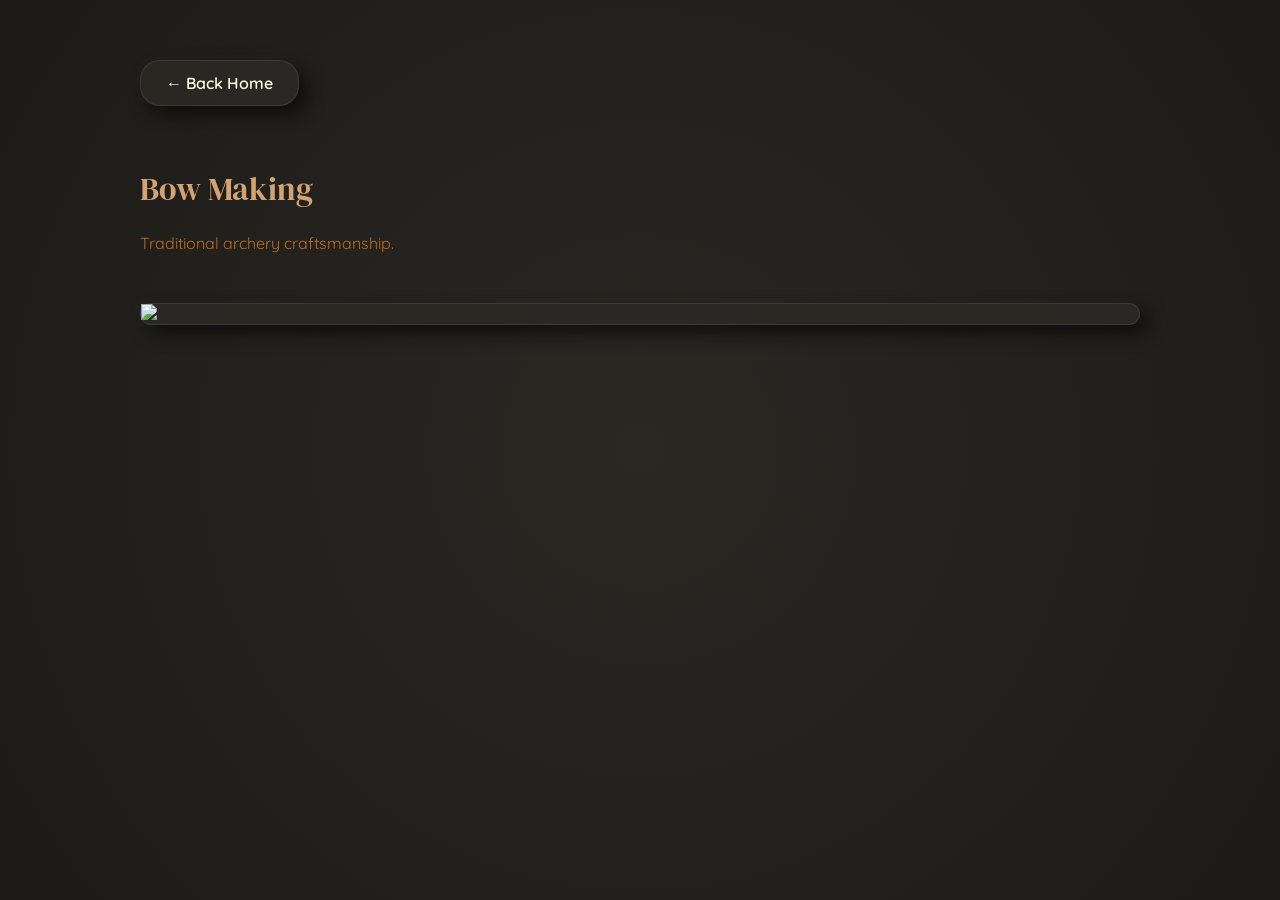
==== bowmaking.html @ 257b303b "Create bowmaking.html" ====
<!DOCTYPE html>
<html lang="en">
<head>
    <meta charset="UTF-8">
    <meta name="viewport" content="width=device-width, initial-scale=1.0">
    <title>Bow Making | Shareef Joseph</title>
    <link rel="stylesheet" href="style.css">
</head>
<body>
    <div class="container">
        <nav><a href="index.html" class="tactile nav-back">&larr; Back Home</a></nav>
        <h1>Bow Making</h1>
        <p style="color: var(--accent-wood); margin-bottom: 50px;">Traditional archery craftsmanship.</p>
        <div class="gallery-grid">
            <div class="tactile gallery-item"><img src="https://via.placeholder.com/400"></div>
        </div>
    </div>
</body>
</html>
---- style.css ----
@import url('https://fonts.googleapis.com/css2?family=DM+Serif+Display&family=Quicksand:wght@400;600&display=swap');

:root {
    --bg-color: #1c1b17;
    --card-bg: rgba(45, 42, 38, 0.85);
    --accent-amber: #d4a373;
    --accent-wood: #bc6c25;
    --text-cream: #fefae0;
    --shadow-heavy: 8px 8px 18px #0e0d0b, -2px -2px 12px rgba(255,255,255,0.03);
    --shadow-inset: inset 4px 4px 10px #0e0d0b, inset -2px -2px 10px rgba(255,255,255,0.05);
}

body {
    background-color: var(--bg-color);
    background-image: radial-gradient(circle at 50% 50%, #2a2823 0%, #1c1b17 100%);
    color: var(--text-cream);
    font-family: 'Quicksand', sans-serif;
    margin: 0;
    min-height: 100vh;
}

h1, h2 { font-family: 'DM Serif Display', serif; color: var(--accent-amber); font-weight: 400; }

.container { max-width: 1000px; margin: 0 auto; padding: 60px 20px; }

/* TACTILE BUTTONS/CARDS */
.tactile {
    background: var(--card-bg);
    border: 1px solid rgba(255,255,255,0.08);
    border-radius: 20px;
    box-shadow: var(--shadow-heavy);
    transition: all 0.25s cubic-bezier(0.175, 0.885, 0.32, 1.275);
    text-decoration: none;
    color: var(--text-cream);
    display: block;
}

.tactile:hover {
    transform: translateY(-5px);
    border-color: var(--accent-amber);
    background: rgba(60, 56, 50, 0.95);
}

.tactile:active {
    box-shadow: var(--shadow-inset);
    transform: scale(0.97);
}

/* NAVIGATION */
.nav-back {
    display: inline-block;
    padding: 12px 25px;
    margin-bottom: 40px;
    font-weight: 600;
}

/* GRID LAYOUTS */
.grid { display: grid; grid-template-columns: repeat(auto-fit, minmax(280px, 1fr)); gap: 30px; }
.card-title { font-size: 1.5rem; margin: 0; text-align: center; padding: 40px; }

/* MEDIA HANDLING */
.media-box { width: 100%; border-radius: 20px 20px 0 0; display: block; border-bottom: 1px solid rgba(255,255,255,0.1); }
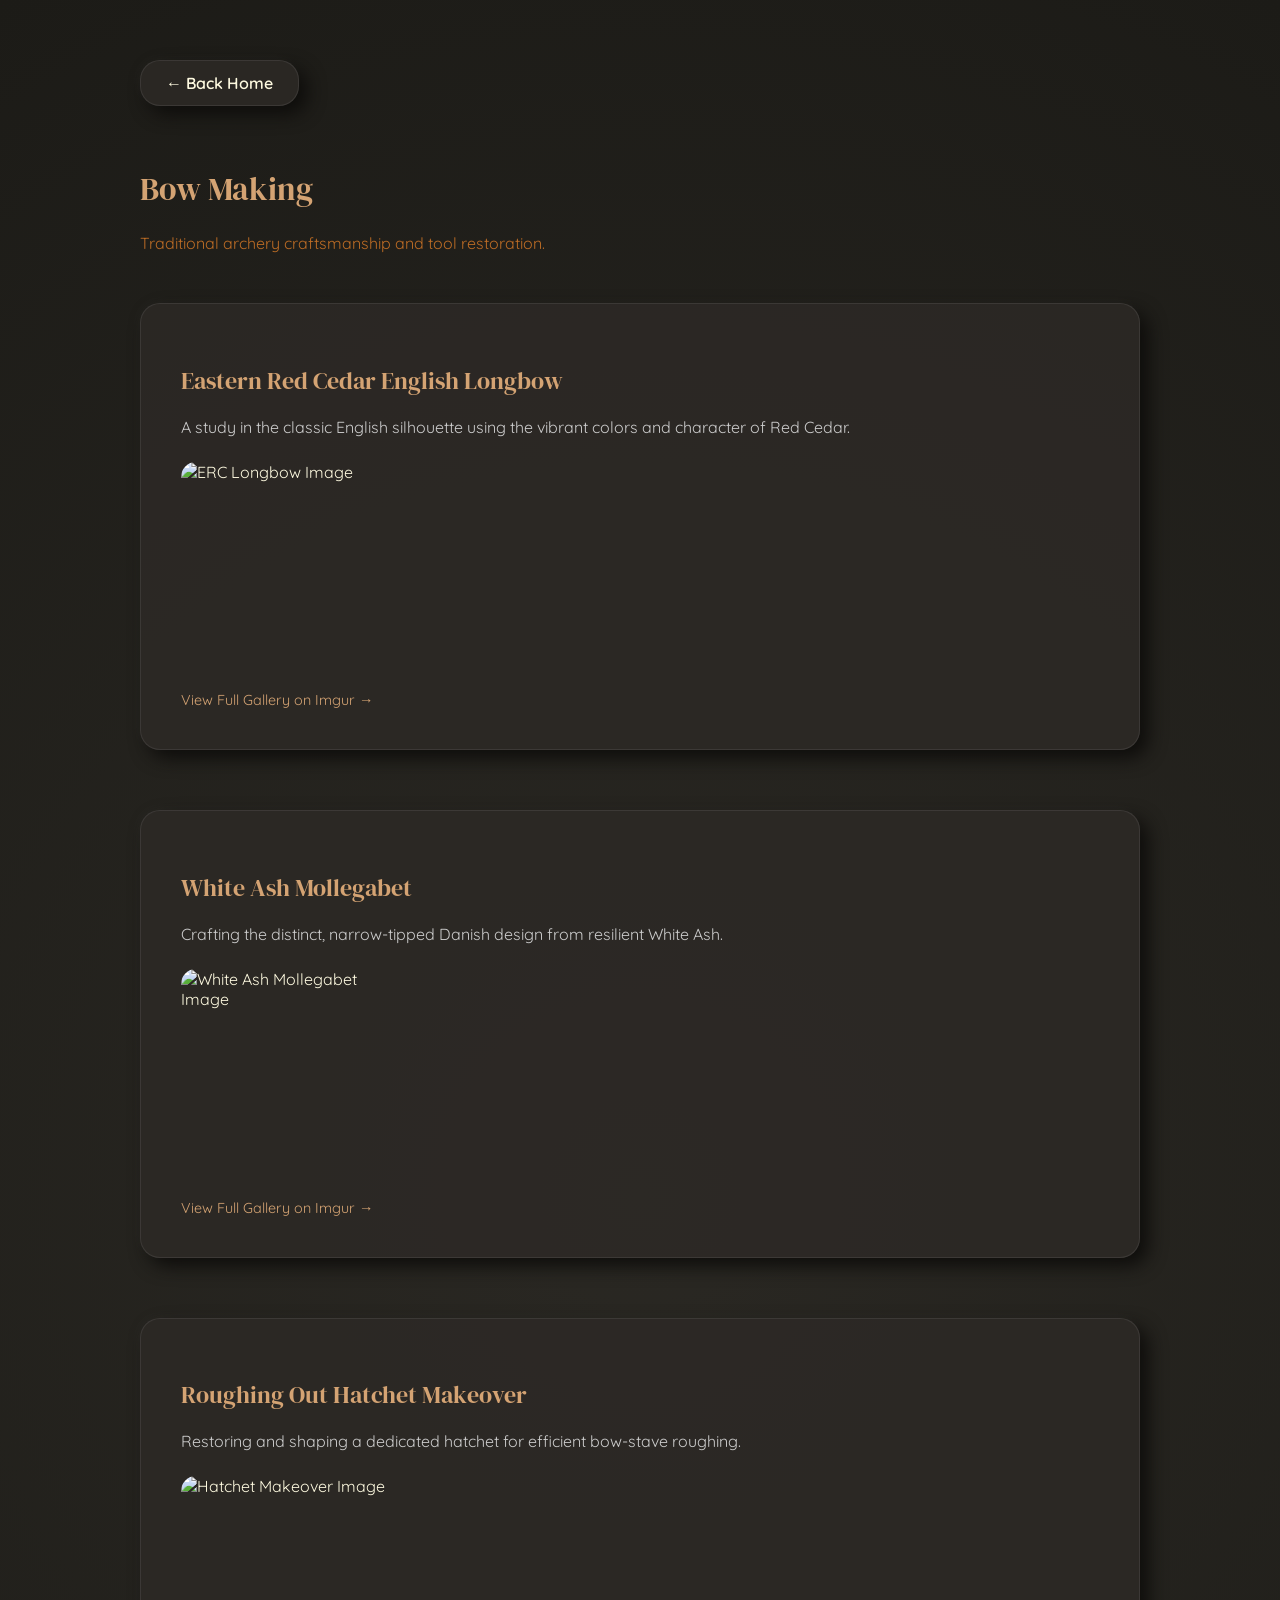
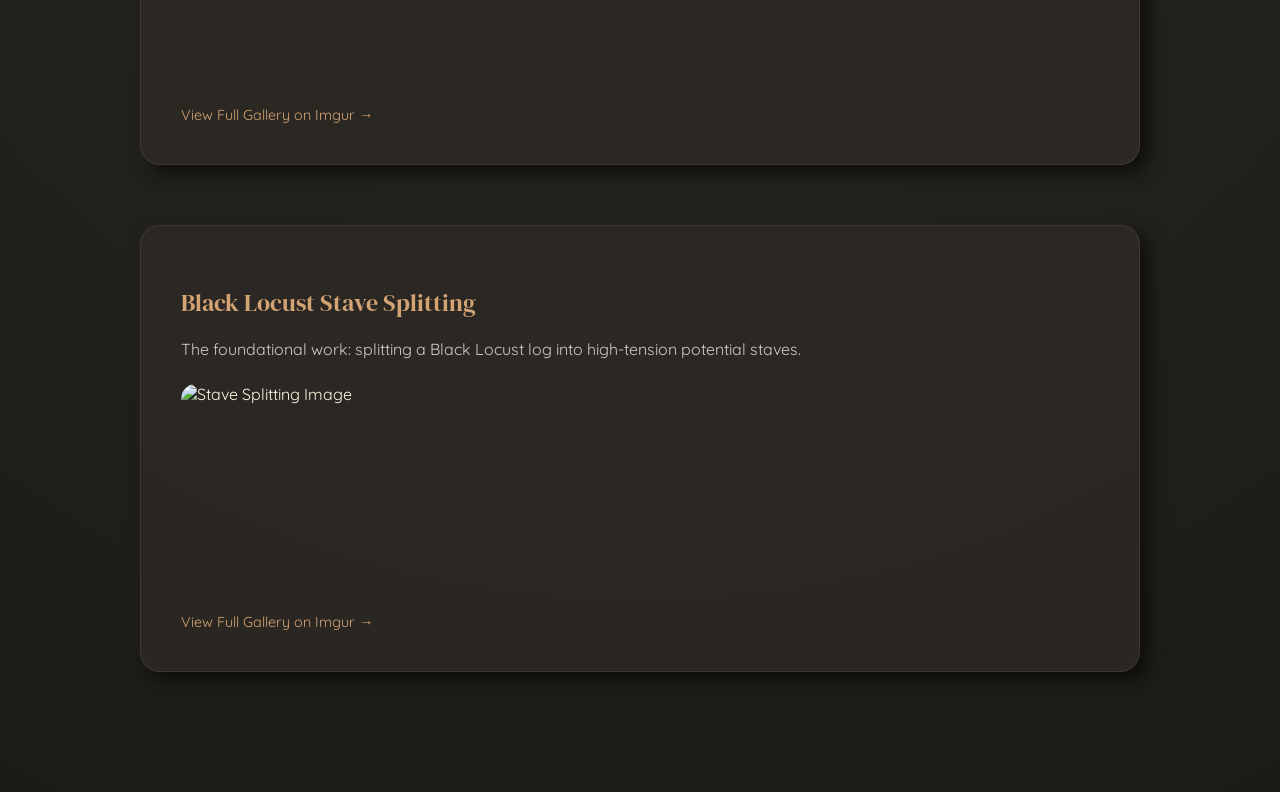
==== commit 6bc6c118: "Update bowmaking.html" ====
--- a/bowmaking.html
+++ b/bowmaking.html
@@ -9,11 +9,46 @@
 <body>
     <div class="container">
         <nav><a href="index.html" class="tactile nav-back">&larr; Back Home</a></nav>
+        
         <h1>Bow Making</h1>
-        <p style="color: var(--accent-wood); margin-bottom: 50px;">Traditional archery craftsmanship.</p>
-        <div class="gallery-grid">
-            <div class="tactile gallery-item"><img src="https://via.placeholder.com/400"></div>
-        </div>
+        <p style="color: var(--accent-wood); margin-bottom: 50px;">Traditional archery craftsmanship and tool restoration.</p>
+
+        <section class="tactile" style="padding: 40px; margin-bottom: 60px;">
+            <h2>Eastern Red Cedar English Longbow</h2>
+            <p style="color: #ccc; margin-bottom: 25px;">A study in the classic English silhouette using the vibrant colors and character of Red Cedar.</p>
+            <div class="gallery-grid">
+                <div class="gallery-item"><img src="https://i.imgur.com/vHq9RjN.jpg" alt="ERC Longbow Image"></div>
+                </div>
+            <a href="https://imgur.com/gallery/O0G0S4h" target="_blank" style="color: var(--accent-amber); display: block; margin-top: 15px; text-decoration: none; font-size: 0.9rem;">View Full Gallery on Imgur &rarr;</a>
+        </section>
+
+        <section class="tactile" style="padding: 40px; margin-bottom: 60px;">
+            <h2>White Ash Mollegabet</h2>
+            <p style="color: #ccc; margin-bottom: 25px;">Crafting the distinct, narrow-tipped Danish design from resilient White Ash.</p>
+            <div class="gallery-grid">
+                <div class="gallery-item"><img src="https://i.imgur.com/Xy1p7Sj.jpg" alt="White Ash Mollegabet Image"></div>
+            </div>
+            <a href="https://imgur.com/gallery/TiYEPa9" target="_blank" style="color: var(--accent-amber); display: block; margin-top: 15px; text-decoration: none; font-size: 0.9rem;">View Full Gallery on Imgur &rarr;</a>
+        </section>
+
+        <section class="tactile" style="padding: 40px; margin-bottom: 60px;">
+            <h2>Roughing Out Hatchet Makeover</h2>
+            <p style="color: #ccc; margin-bottom: 25px;">Restoring and shaping a dedicated hatchet for efficient bow-stave roughing.</p>
+            <div class="gallery-grid">
+                <div class="gallery-item"><img src="https://i.imgur.com/z8YvUoY.jpg" alt="Hatchet Makeover Image"></div>
+            </div>
+            <a href="https://imgur.com/gallery/r22QDbQ" target="_blank" style="color: var(--accent-amber); display: block; margin-top: 15px; text-decoration: none; font-size: 0.9rem;">View Full Gallery on Imgur &rarr;</a>
+        </section>
+
+        <section class="tactile" style="padding: 40px; margin-bottom: 60px;">
+            <h2>Black Locust Stave Splitting</h2>
+            <p style="color: #ccc; margin-bottom: 25px;">The foundational work: splitting a Black Locust log into high-tension potential staves.</p>
+            <div class="gallery-grid">
+                <div class="gallery-item"><img src="https://i.imgur.com/5uGfU6H.jpg" alt="Stave Splitting Image"></div>
+            </div>
+            <a href="https://imgur.com/gallery/Y8Juxh3" target="_blank" style="color: var(--accent-amber); display: block; margin-top: 15px; text-decoration: none; font-size: 0.9rem;">View Full Gallery on Imgur &rarr;</a>
+        </section>
+
     </div>
 </body>
 </html>
--- a/style.css
+++ b/style.css
@@ -23,7 +23,6 @@
 
 .container { max-width: 1000px; margin: 0 auto; padding: 60px 20px; }
 
-/* TACTILE BUTTONS/CARDS */
 .tactile {
     background: var(--card-bg);
     border: 1px solid rgba(255,255,255,0.08);
@@ -46,7 +45,6 @@
     transform: scale(0.97);
 }
 
-/* NAVIGATION */
 .nav-back {
     display: inline-block;
     padding: 12px 25px;
@@ -54,9 +52,10 @@
     font-weight: 600;
 }
 
-/* GRID LAYOUTS */
 .grid { display: grid; grid-template-columns: repeat(auto-fit, minmax(280px, 1fr)); gap: 30px; }
 .card-title { font-size: 1.5rem; margin: 0; text-align: center; padding: 40px; }
 
-/* MEDIA HANDLING */
 .media-box { width: 100%; border-radius: 20px 20px 0 0; display: block; border-bottom: 1px solid rgba(255,255,255,0.1); }
+.gallery-grid { display: grid; grid-template-columns: repeat(auto-fill, minmax(200px, 1fr)); gap: 20px; }
+.gallery-item { aspect-ratio: 1; overflow: hidden; border-radius: 15px; }
+.gallery-item img { width: 100%; height: 100%; object-fit: cover; }
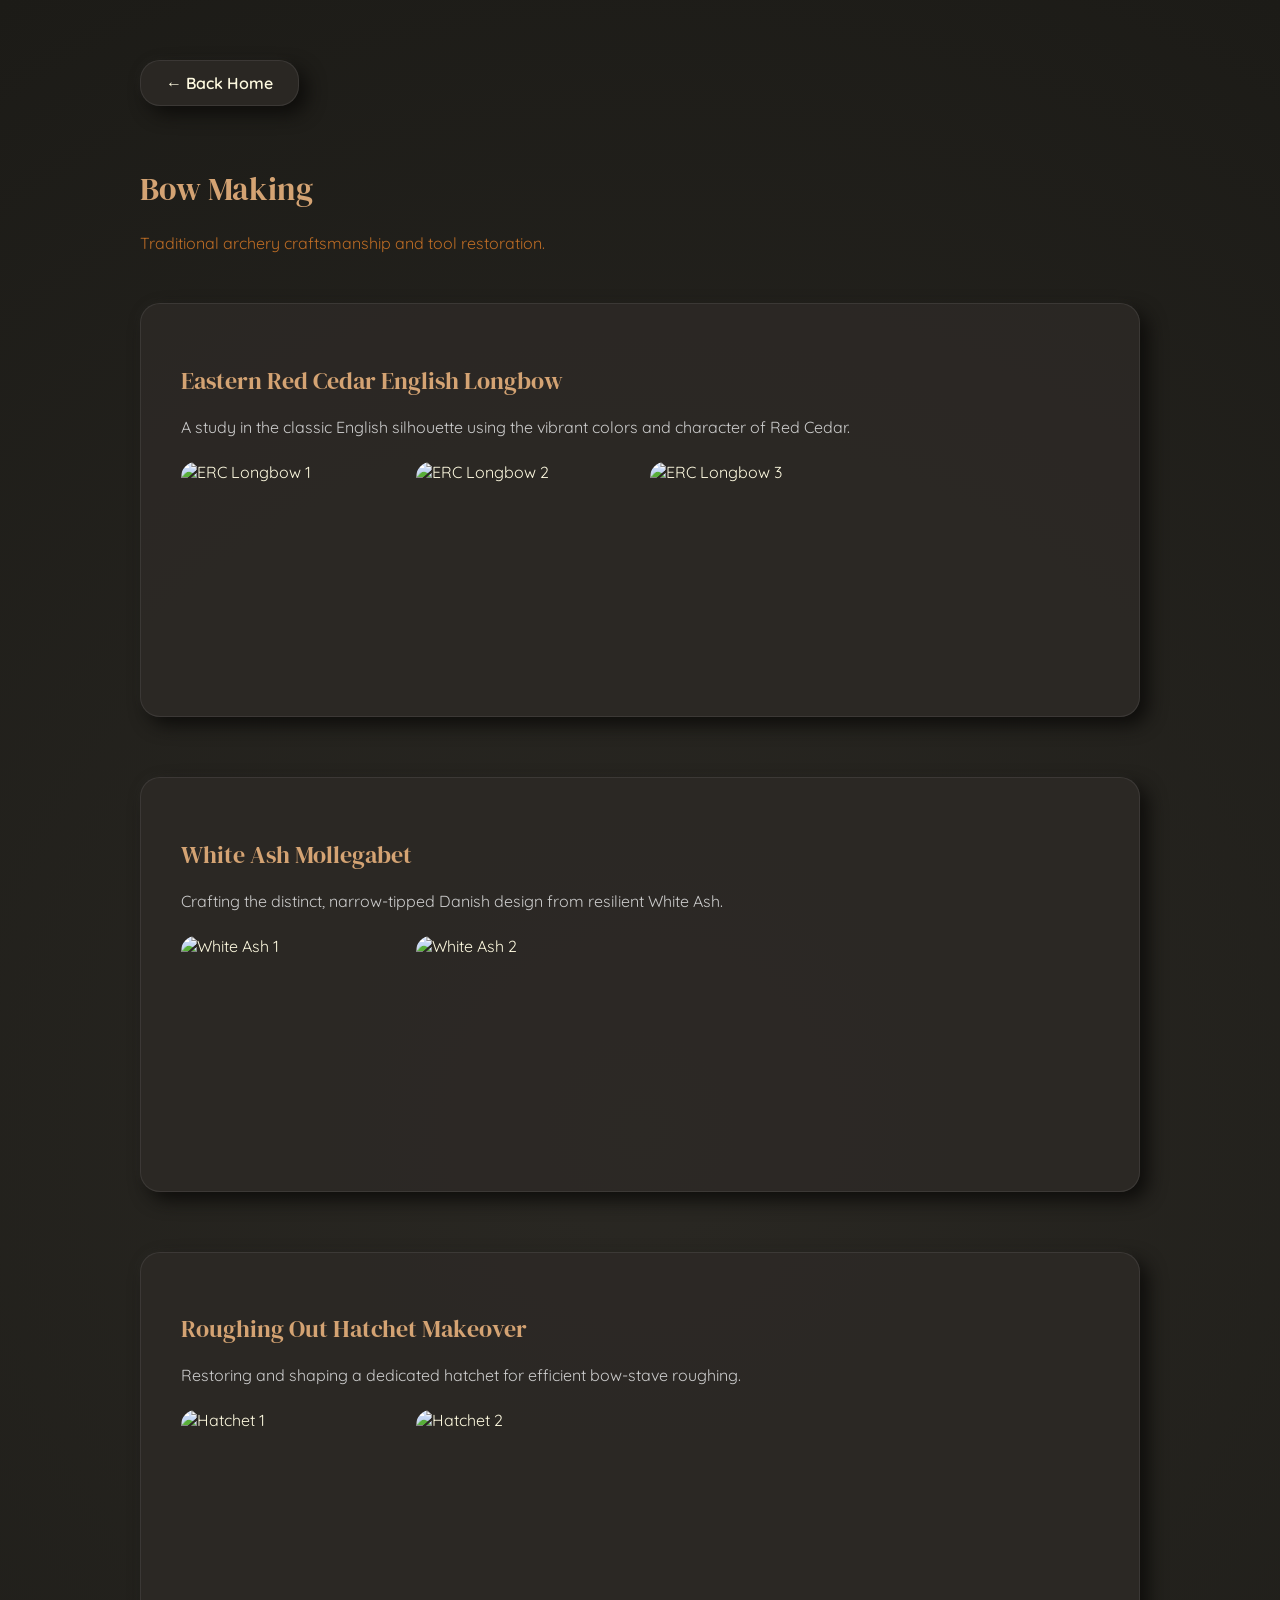
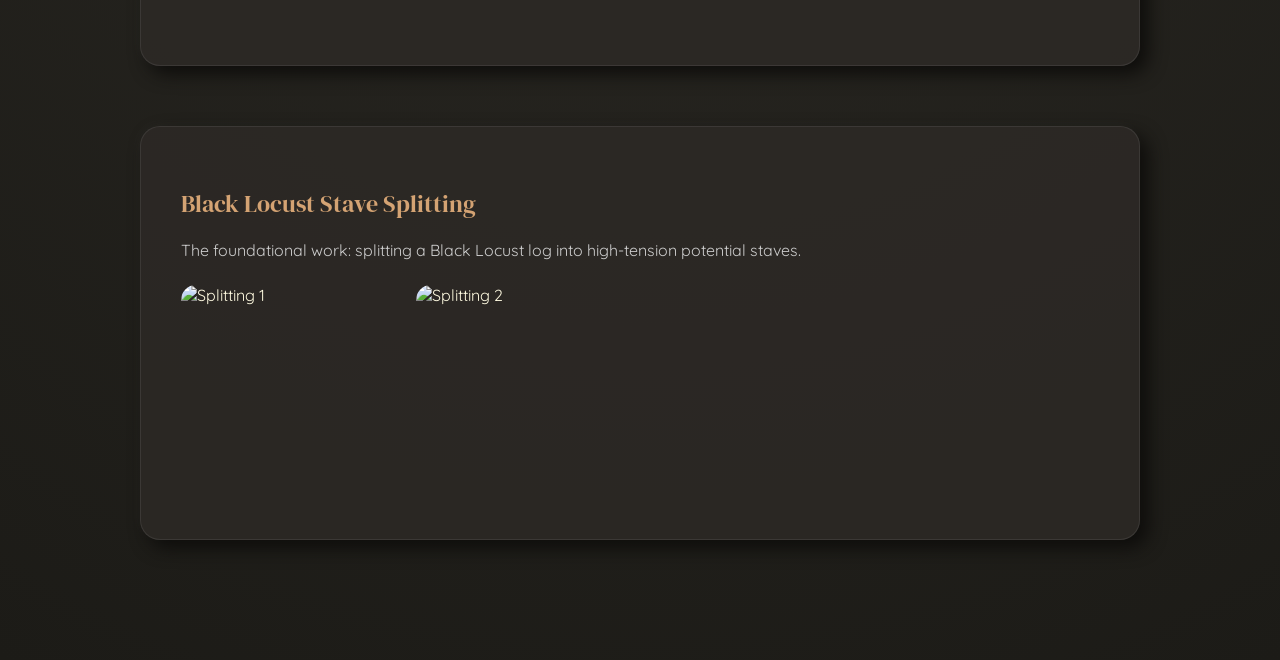
==== commit c725f635: "Update bowmaking.html" ====
--- a/bowmaking.html
+++ b/bowmaking.html
@@ -17,36 +17,37 @@
             <h2>Eastern Red Cedar English Longbow</h2>
             <p style="color: #ccc; margin-bottom: 25px;">A study in the classic English silhouette using the vibrant colors and character of Red Cedar.</p>
             <div class="gallery-grid">
-                <div class="gallery-item"><img src="https://i.imgur.com/vHq9RjN.jpg" alt="ERC Longbow Image"></div>
-                </div>
-            <a href="https://imgur.com/gallery/O0G0S4h" target="_blank" style="color: var(--accent-amber); display: block; margin-top: 15px; text-decoration: none; font-size: 0.9rem;">View Full Gallery on Imgur &rarr;</a>
+                <div class="gallery-item"><img src="https://i.imgur.com/vHq9RjN.jpg" alt="ERC Longbow 1"></div>
+                <div class="gallery-item"><img src="https://i.imgur.com/39hN7tA.jpg" alt="ERC Longbow 2"></div>
+                <div class="gallery-item"><img src="https://i.imgur.com/vIofL8K.jpg" alt="ERC Longbow 3"></div>
+            </div>
         </section>
 
         <section class="tactile" style="padding: 40px; margin-bottom: 60px;">
             <h2>White Ash Mollegabet</h2>
             <p style="color: #ccc; margin-bottom: 25px;">Crafting the distinct, narrow-tipped Danish design from resilient White Ash.</p>
             <div class="gallery-grid">
-                <div class="gallery-item"><img src="https://i.imgur.com/Xy1p7Sj.jpg" alt="White Ash Mollegabet Image"></div>
+                <div class="gallery-item"><img src="https://i.imgur.com/Xy1p7Sj.jpg" alt="White Ash 1"></div>
+                <div class="gallery-item"><img src="https://i.imgur.com/T0T9U8K.jpg" alt="White Ash 2"></div>
             </div>
-            <a href="https://imgur.com/gallery/TiYEPa9" target="_blank" style="color: var(--accent-amber); display: block; margin-top: 15px; text-decoration: none; font-size: 0.9rem;">View Full Gallery on Imgur &rarr;</a>
         </section>
 
         <section class="tactile" style="padding: 40px; margin-bottom: 60px;">
             <h2>Roughing Out Hatchet Makeover</h2>
             <p style="color: #ccc; margin-bottom: 25px;">Restoring and shaping a dedicated hatchet for efficient bow-stave roughing.</p>
             <div class="gallery-grid">
-                <div class="gallery-item"><img src="https://i.imgur.com/z8YvUoY.jpg" alt="Hatchet Makeover Image"></div>
+                <div class="gallery-item"><img src="https://i.imgur.com/z8YvUoY.jpg" alt="Hatchet 1"></div>
+                <div class="gallery-item"><img src="https://i.imgur.com/fMvC7F6.jpg" alt="Hatchet 2"></div>
             </div>
-            <a href="https://imgur.com/gallery/r22QDbQ" target="_blank" style="color: var(--accent-amber); display: block; margin-top: 15px; text-decoration: none; font-size: 0.9rem;">View Full Gallery on Imgur &rarr;</a>
         </section>
 
         <section class="tactile" style="padding: 40px; margin-bottom: 60px;">
             <h2>Black Locust Stave Splitting</h2>
             <p style="color: #ccc; margin-bottom: 25px;">The foundational work: splitting a Black Locust log into high-tension potential staves.</p>
             <div class="gallery-grid">
-                <div class="gallery-item"><img src="https://i.imgur.com/5uGfU6H.jpg" alt="Stave Splitting Image"></div>
+                <div class="gallery-item"><img src="https://i.imgur.com/5uGfU6H.jpg" alt="Splitting 1"></div>
+                <div class="gallery-item"><img src="https://i.imgur.com/mO6O8Xl.jpg" alt="Splitting 2"></div>
             </div>
-            <a href="https://imgur.com/gallery/Y8Juxh3" target="_blank" style="color: var(--accent-amber); display: block; margin-top: 15px; text-decoration: none; font-size: 0.9rem;">View Full Gallery on Imgur &rarr;</a>
         </section>
 
     </div>
